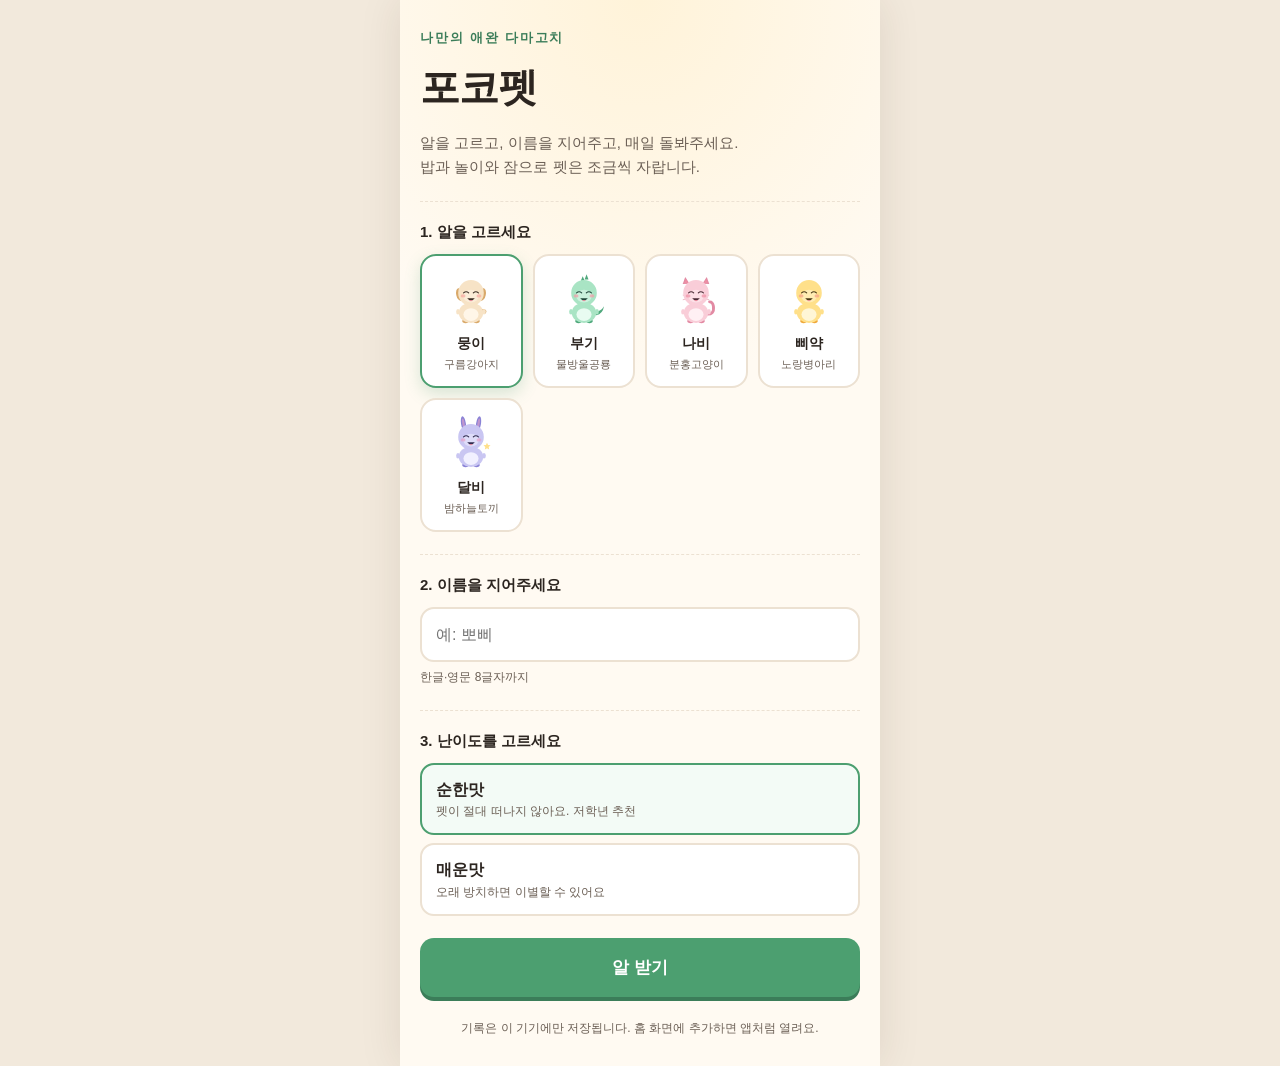
==== game/index.html @ 0d11cd18 "포코펫 — 설치형 다마고치 게임 추가 game/ 폴더에 홈 화면에 설치해서 키우는 애완 다마고치 게임을 만들었습니다. 빌드 도구 없이 HTML/CSS/JS만 쓰는 정적 PWA라 저" ====
<!DOCTYPE html>
<html lang="ko">
<head>
<meta charset="UTF-8">
<meta name="viewport" content="width=device-width, initial-scale=1, viewport-fit=cover, maximum-scale=1, user-scalable=no">
<title>포코펫 | 나만의 애완 다마고치 키우기</title>
<meta name="description" content="포코펫은 알에서 깨어난 애완동물을 밥·놀이·목욕으로 돌보며 어른으로 키우는 다마고치 게임입니다. 설치하면 홈 화면에서 바로 열리고, 껐다 켜도 시간이 흐른 만큼 펫이 자라 있습니다.">
<meta name="theme-color" content="#4c9f70">
<meta name="color-scheme" content="light">
<meta name="apple-mobile-web-app-capable" content="yes">
<meta name="mobile-web-app-capable" content="yes">
<meta name="apple-mobile-web-app-status-bar-style" content="default">
<meta name="apple-mobile-web-app-title" content="포코펫">

<meta property="og:type" content="website">
<meta property="og:title" content="포코펫 | 나만의 애완 다마고치 키우기">
<meta property="og:description" content="알에서 깨어난 펫을 밥·놀이·목욕으로 돌보며 어른으로 키우는 다마고치 게임. 설치해서 홈 화면에서 바로 즐기세요.">
<meta property="og:locale" content="ko_KR">

<link rel="manifest" href="manifest.webmanifest">
<link rel="icon" href="icons/icon-192.png" type="image/png">
<link rel="apple-touch-icon" href="icons/apple-touch-icon.png">
<link rel="stylesheet" href="css/game.css">
</head>
<body>

<div id="app" class="app">

  <!-- ===== 시작 화면 ===== -->
  <section id="intro" class="screen intro" aria-label="게임 시작">
    <div class="intro-inner">
      <p class="intro-eyebrow">나만의 애완 다마고치</p>
      <h1 class="intro-title">포코펫</h1>
      <p class="intro-lead">알을 고르고, 이름을 지어주고, 매일 돌봐주세요.<br>밥과 놀이와 잠으로 펫은 조금씩 자랍니다.</p>

      <div class="intro-step" data-step="1">
        <h2 class="intro-h">1. 알을 고르세요</h2>
        <div id="species-picker" class="species-picker" role="radiogroup" aria-label="알 고르기"></div>
      </div>

      <div class="intro-step" data-step="2">
        <h2 class="intro-h">2. 이름을 지어주세요</h2>
        <input id="pet-name" class="text-input" type="text" maxlength="8" placeholder="예: 뽀삐" autocomplete="off" aria-label="펫 이름">
        <p class="hint">한글·영문 8글자까지</p>
      </div>

      <div class="intro-step" data-step="3">
        <h2 class="intro-h">3. 난이도를 고르세요</h2>
        <div class="mode-picker" role="radiogroup" aria-label="난이도">
          <button type="button" class="mode-btn is-on" data-mode="easy" role="radio" aria-checked="true">
            <strong>순한맛</strong><span>펫이 절대 떠나지 않아요. 저학년 추천</span>
          </button>
          <button type="button" class="mode-btn" data-mode="hard" role="radio" aria-checked="false">
            <strong>매운맛</strong><span>오래 방치하면 이별할 수 있어요</span>
          </button>
        </div>
      </div>

      <button id="btn-start" class="btn btn-primary btn-big" type="button">알 받기</button>
      <p class="intro-foot">기록은 이 기기에만 저장됩니다. 홈 화면에 추가하면 앱처럼 열려요.</p>
    </div>
  </section>

  <!-- ===== 게임 본화면 ===== -->
  <main id="game" class="screen game" hidden>
    <header class="hud">
      <div class="hud-pet">
        <strong id="hud-name" class="hud-name">펫</strong>
        <span id="hud-meta" class="hud-meta">아기 · 0일</span>
      </div>
      <div class="hud-right">
        <span class="coin" id="hud-coins" aria-label="코인"><i class="coin-dot" aria-hidden="true"></i><b>0</b></span>
        <button class="icon-btn" type="button" data-open="menu" aria-label="메뉴">≡</button>
      </div>
    </header>

    <div class="stage" id="stage">
      <div class="stage-bg" id="stage-bg"></div>
      <div class="stage-sky" id="stage-sky" aria-hidden="true"></div>
      <div class="speech" id="speech" role="status" aria-live="polite" hidden></div>
      <div class="pet-wrap" id="pet-wrap">
        <button class="pet-btn" id="pet-btn" type="button" aria-label="펫 쓰다듬기">
          <div class="pet-holder" id="pet-holder"></div>
        </button>
        <div class="pet-shadow" aria-hidden="true"></div>
      </div>
      <div class="poops" id="poops" aria-label="치울 것"></div>
      <div class="fx" id="fx" aria-hidden="true"></div>
      <div class="stage-floor" aria-hidden="true"></div>
    </div>

    <section class="gauges" aria-label="상태">
      <div class="gauge" data-key="hunger"><span class="g-ico" aria-hidden="true">🍚</span><span class="g-name">배부름</span><div class="g-bar"><i></i></div></div>
      <div class="gauge" data-key="happy"><span class="g-ico" aria-hidden="true">💗</span><span class="g-name">기분</span><div class="g-bar"><i></i></div></div>
      <div class="gauge" data-key="clean"><span class="g-ico" aria-hidden="true">🫧</span><span class="g-name">청결</span><div class="g-bar"><i></i></div></div>
      <div class="gauge" data-key="energy"><span class="g-ico" aria-hidden="true">⚡</span><span class="g-name">체력</span><div class="g-bar"><i></i></div></div>
      <div class="gauge gauge-wide" data-key="exp"><span class="g-ico" aria-hidden="true">🌱</span><span class="g-name" id="exp-label">성장</span><div class="g-bar g-exp"><i></i></div></div>
    </section>

    <nav class="dock" aria-label="돌보기">
      <button class="act" type="button" data-act="feed"><span aria-hidden="true">🍚</span>밥주기</button>
      <button class="act" type="button" data-act="play"><span aria-hidden="true">🎮</span>놀아주기</button>
      <button class="act" type="button" data-act="wash"><span aria-hidden="true">🫧</span>씻기기</button>
      <button class="act" type="button" data-act="sleep"><span aria-hidden="true">🌙</span>재우기</button>
      <button class="act" type="button" data-act="heal"><span aria-hidden="true">💊</span>치료</button>
      <button class="act" type="button" data-act="shop"><span aria-hidden="true">🛒</span>상점</button>
    </nav>
  </main>

  <div id="modal-root" class="modal-root" hidden></div>
  <div id="toast" class="toast" role="status" aria-live="polite" hidden></div>
</div>

<script src="js/data.js"></script>
<script src="js/sound.js"></script>
<script src="js/state.js"></script>
<script src="js/pet.js"></script>
<script src="js/minigames.js"></script>
<script src="js/ui.js"></script>
<script src="js/app.js"></script>
</body>
</html>
---- game/css/game.css ----
/* 포코펫 — 다마고치 게임 스타일 */
:root {
  --ink: #2c2520;
  --ink-soft: #6b5f55;
  --paper: #fffaf2;
  --card: #ffffff;
  --line: #ece1d2;
  --green: #4c9f70;
  --green-dark: #3b7d59;
  --sun: #ffcf4d;
  --pink: #ef6f8e;
  --red: #e2574c;
  --amber: #f0a93b;
  --shadow: 0 6px 18px rgba(72, 54, 38, .12);
  --radius: 18px;
  --floor: #e2c49f;
}

* { box-sizing: border-box; -webkit-tap-highlight-color: transparent; }

/* display 를 지정한 요소에도 hidden 속성이 먹도록 */
[hidden] { display: none !important; }

html, body {
  margin: 0;
  height: 100%;
  overscroll-behavior: none;
}

body {
  font-family: "Pretendard Variable", Pretendard, "Apple SD Gothic Neo", "Malgun Gothic", -apple-system, BlinkMacSystemFont, sans-serif;
  color: var(--ink);
  background: #f2e9dc;
  line-height: 1.6;
  word-break: keep-all;
  -webkit-font-smoothing: antialiased;
}

body.modal-open { overflow: hidden; }

button { font: inherit; color: inherit; cursor: pointer; border: 0; background: none; }
input { font: inherit; }
h1, h2, h3, p, ul, ol { margin: 0; }
ul, ol { padding: 0; list-style: none; }

.app {
  max-width: 480px;
  margin: 0 auto;
  min-height: 100%;
  min-height: 100dvh;
  background: var(--paper);
  display: flex;
  flex-direction: column;
  box-shadow: 0 0 40px rgba(60, 40, 20, .10);
  position: relative;
  overflow: hidden;
}

/* ============ 시작 화면 ============ */
.intro {
  flex: 1;
  overflow-y: auto;
  padding: calc(28px + env(safe-area-inset-top)) 20px calc(28px + env(safe-area-inset-bottom));
  background: radial-gradient(120% 60% at 50% 0%, #fff3d9 0%, var(--paper) 60%);
}
.intro-inner { display: flex; flex-direction: column; gap: 22px; }
.intro-eyebrow { font-size: 13px; letter-spacing: .14em; color: var(--green-dark); font-weight: 700; }
.intro-title { font-size: 40px; line-height: 1.1; letter-spacing: -.02em; margin-top: -6px; }
.intro-lead { color: var(--ink-soft); font-size: 15px; }
.intro-h { font-size: 15px; margin-bottom: 10px; }
.intro-step { border-top: 1px dashed var(--line); padding-top: 18px; }
.intro-foot { font-size: 12px; color: var(--ink-soft); text-align: center; }
.hint { font-size: 12px; color: var(--ink-soft); margin-top: 6px; }

.species-picker { display: grid; grid-template-columns: repeat(auto-fit, minmax(96px, 1fr)); gap: 10px; }
.species {
  background: var(--card); border: 2px solid var(--line); border-radius: 16px;
  padding: 10px 6px 12px; text-align: center; display: flex; flex-direction: column; align-items: center; gap: 2px;
  transition: transform .12s, border-color .12s, box-shadow .12s;
}
.species:active { transform: scale(.96); }
.species.is-on { border-color: var(--green); box-shadow: 0 6px 16px rgba(76, 159, 112, .22); }
.species-art { width: 64px; height: 64px; }
.species-art svg { width: 100%; height: 100%; }
.species strong { font-size: 14px; }
.species span { font-size: 11px; color: var(--ink-soft); }

.text-input {
  width: 100%; padding: 13px 14px; border-radius: 14px;
  border: 2px solid var(--line); background: var(--card); color: var(--ink);
}
.text-input:focus { outline: none; border-color: var(--green); }

.mode-picker { display: grid; gap: 8px; }
.mode-btn {
  text-align: left; background: var(--card); border: 2px solid var(--line);
  border-radius: 14px; padding: 12px 14px; display: flex; flex-direction: column;
}
.mode-btn span { font-size: 12px; color: var(--ink-soft); }
.mode-btn.is-on { border-color: var(--green); background: #f3fbf6; }

.btn {
  border-radius: 14px; padding: 12px 16px; font-weight: 700; text-align: center;
  transition: transform .1s, filter .1s;
}
.btn:active { transform: scale(.97); }
.btn-primary { background: var(--green); color: #fff; box-shadow: 0 4px 0 var(--green-dark); }
.btn-primary:active { box-shadow: 0 2px 0 var(--green-dark); }
.btn-ghost { background: #f4ece1; color: var(--ink); }
.btn-danger { background: #fdeceb; color: var(--red); }
.btn-big { padding: 16px; font-size: 17px; }
.btn-wide { display: block; width: 100%; margin-top: 10px; }
.btn-mini {
  background: var(--sun); color: #5a4212; padding: 8px 12px; border-radius: 12px;
  font-size: 13px; font-weight: 700; display: inline-flex; align-items: center; gap: 5px; white-space: nowrap;
}

/* ============ 게임 화면 ============ */
.game { flex: 1; display: flex; flex-direction: column; min-height: 0; }

.hud {
  display: flex; align-items: center; justify-content: space-between; gap: 10px;
  padding: calc(10px + env(safe-area-inset-top)) 14px 10px;
  background: var(--card); border-bottom: 1px solid var(--line);
}
.hud-pet { display: flex; flex-direction: column; line-height: 1.25; min-width: 0; }
.hud-name { font-size: 17px; }
.hud-meta { font-size: 11px; color: var(--ink-soft); }
.hud-right { display: flex; align-items: center; gap: 8px; }
.coin {
  display: inline-flex; align-items: center; gap: 5px; background: #fff6de;
  border: 1px solid #f3e2b6; border-radius: 999px; padding: 4px 11px; font-size: 13px; font-weight: 700; color: #7a5b13;
}
.coin-dot {
  width: 12px; height: 12px; border-radius: 50%;
  background: radial-gradient(circle at 32% 30%, #ffe89a, var(--sun) 60%, #e0a520);
  display: inline-block; flex: none;
}
.icon-btn {
  width: 38px; height: 38px; border-radius: 12px; background: #f4ece1;
  font-size: 18px; line-height: 1; display: grid; place-items: center;
}

/* ---- 무대 ---- */
.stage {
  position: relative; flex: 1; min-height: 260px; overflow: hidden;
}
.stage-sky { position: absolute; inset: 0; transition: background .5s; }

/* 하늘 장식 — 구름 두 덩이 (우주 배경에서는 별로 바뀐다) */
.stage-sky::before {
  content: ""; position: absolute; inset: 0;
  background:
    radial-gradient(22px 14px at 18% 16%, rgba(255,255,255,.85) 99%, transparent 100%),
    radial-gradient(30px 19px at 26% 18%, rgba(255,255,255,.85) 99%, transparent 100%),
    radial-gradient(18px 12px at 34% 17%, rgba(255,255,255,.75) 99%, transparent 100%),
    radial-gradient(17px 11px at 72% 28%, rgba(255,255,255,.7) 99%, transparent 100%),
    radial-gradient(24px 15px at 79% 29%, rgba(255,255,255,.7) 99%, transparent 100%);
  animation: drift 18s ease-in-out infinite alternate;
}
.stage.is-dark .stage-sky::before {
  background:
    radial-gradient(2px 2px at 18% 14%, #fff 99%, transparent 100%),
    radial-gradient(2.5px 2.5px at 31% 26%, #fff 99%, transparent 100%),
    radial-gradient(2px 2px at 48% 12%, #fff 99%, transparent 100%),
    radial-gradient(3px 3px at 67% 22%, #ffe9a8 99%, transparent 100%),
    radial-gradient(2px 2px at 82% 15%, #fff 99%, transparent 100%),
    radial-gradient(2.5px 2.5px at 88% 34%, #fff 99%, transparent 100%);
  animation: twinkleSky 3.4s ease-in-out infinite alternate;
}
@keyframes drift { from { transform: translateX(-8px); } to { transform: translateX(10px); } }
@keyframes twinkleSky { from { opacity: .55; } to { opacity: 1; } }

.stage-floor {
  position: absolute; left: 0; right: 0; bottom: 0; height: 19%;
  background: var(--floor); transition: background .5s;
  border-top: 3px solid rgba(0, 0, 0, .06);
}
.stage.is-dark { color: #fff; }
.stage.is-night .stage-sky { filter: brightness(.72) saturate(.65) hue-rotate(-12deg); }
.stage.is-night .stage-floor { filter: brightness(.72) saturate(.7); }
.stage.is-night::after {
  content: ""; position: absolute; inset: 0; z-index: 2; pointer-events: none;
  background: linear-gradient(180deg, rgba(40, 46, 96, .30), rgba(30, 34, 74, .16));
}

.pet-wrap {
  position: absolute; left: 50%; bottom: 11%; transform: translateX(-50%);
  z-index: 3; display: grid; place-items: center;
}
.pet-btn { display: block; padding: 0; }
.pet-holder { position: relative; width: min(66vw, 268px); height: min(66vw, 268px); transform: scale(var(--pet-scale, 1)); transition: transform .4s; }
.pet-svg { width: 100%; height: 100%; overflow: visible; display: block; }
.pet-shadow {
  position: absolute; bottom: 6%; left: 50%; transform: translateX(-50%);
  width: 44%; height: 12px; border-radius: 50%; background: rgba(60, 40, 20, .18); filter: blur(3px);
}

/* 애니메이션 */
.p-all { transform-origin: 50% 88%; animation: breathe 3.4s ease-in-out infinite; }
@keyframes breathe { 0%, 100% { transform: translateY(0) scale(1); } 50% { transform: translateY(-2.2px) scale(1.018); } }

.mood-joy .p-all { animation: hop .72s ease-in-out infinite; }
@keyframes hop { 0%, 100% { transform: translateY(0) scale(1, 1); } 35% { transform: translateY(-7px) scale(.98, 1.03); } 70% { transform: translateY(0) scale(1.03, .97); } }

.mood-sad .p-all, .mood-tired .p-all { animation: droop 4s ease-in-out infinite; }
@keyframes droop { 0%, 100% { transform: translateY(1px) rotate(-1deg); } 50% { transform: translateY(3px) rotate(1deg); } }

.mood-sick .p-all { animation: shiver .28s linear infinite; }
@keyframes shiver { 0%, 100% { transform: translateX(-.9px); } 50% { transform: translateX(.9px); } }

.mood-hungry .p-all { animation: wobble 1.6s ease-in-out infinite; }
@keyframes wobble { 0%, 100% { transform: rotate(-2deg); } 50% { transform: rotate(2deg); } }

.mood-sleep .p-all { animation: breathe 5s ease-in-out infinite; }
.mood-egg .p-all { animation: eggshake 2.6s ease-in-out infinite; transform-origin: 50% 90%; }
@keyframes eggshake { 0%, 72%, 100% { transform: rotate(0); } 78% { transform: rotate(-5deg); } 84% { transform: rotate(5deg); } 90% { transform: rotate(-3deg); } }

.p-tail { transform-origin: 40% 70%; animation: wag 1.1s ease-in-out infinite; }
@keyframes wag { 0%, 100% { transform: rotate(-9deg); } 50% { transform: rotate(9deg); } }

.p-eyes-open { animation: blinkOpen 5.2s infinite; }
.p-eyes-shut { opacity: 0; animation: blinkShut 5.2s infinite; }
@keyframes blinkOpen { 0%, 93%, 100% { opacity: 1; } 95%, 98% { opacity: 0; } }
@keyframes blinkShut { 0%, 93%, 100% { opacity: 0; } 95%, 98% { opacity: 1; } }

.p-foot-l { animation: step 1.9s ease-in-out infinite; }
.p-foot-r { animation: step 1.9s ease-in-out infinite .95s; }
@keyframes step { 0%, 100% { transform: translateY(0); } 50% { transform: translateY(-1.6px); } }

.p-aura { animation: pulseAura 2.6s ease-in-out infinite; transform-origin: 50% 55%; }
@keyframes pulseAura { 0%, 100% { opacity: .5; transform: scale(.94); } 50% { opacity: .95; transform: scale(1.06); } }
.p-star { animation: twinkle 1.6s ease-in-out infinite; transform-origin: center; }
@keyframes twinkle { 0%, 100% { opacity: .35; } 50% { opacity: 1; } }
.p-sweat { animation: drip 1.8s ease-in-out infinite; }
@keyframes drip { 0%, 100% { opacity: .3; transform: translateY(-2px); } 50% { opacity: 1; transform: translateY(2px); } }

.pet-holder.mood-sleep::after {
  content: "💤"; position: absolute; top: 12%; right: 2%; font-size: 26px;
  animation: zzz 2.6s ease-in-out infinite;
}
@keyframes zzz { 0% { opacity: 0; transform: translate(0, 6px) scale(.8); } 40% { opacity: 1; } 100% { opacity: 0; transform: translate(10px, -18px) scale(1.15); } }

/* 말풍선 */
.speech {
  position: absolute; top: 12px; left: 50%; transform: translateX(-50%);
  z-index: 6; max-width: 84%; background: rgba(255, 255, 255, .96);
  border: 2px solid var(--line); border-radius: 14px; padding: 8px 13px;
  font-size: 13px; font-weight: 600; box-shadow: var(--shadow); text-align: center;
  animation: pop .22s ease-out;
}
.speech::after {
  content: ""; position: absolute; bottom: -8px; left: 50%; transform: translateX(-50%);
  border: 6px solid transparent; border-top-color: rgba(255, 255, 255, .96);
}
@keyframes pop { from { opacity: 0; transform: translateX(-50%) translateY(-6px) scale(.94); } }

/* 똥 */
.poops { position: absolute; inset: 0; z-index: 4; pointer-events: none; }
.poop {
  position: absolute; font-size: 26px; line-height: 1; pointer-events: auto;
  animation: plop .4s ease-out;
  filter: drop-shadow(0 2px 2px rgba(0, 0, 0, .18));
}
.poop:active { transform: scale(.85); }
@keyframes plop { from { transform: translateY(-16px) scale(.5); opacity: 0; } }

/* 이펙트 */
.fx { position: absolute; inset: 0; z-index: 5; pointer-events: none; overflow: hidden; }
.fx-item {
  position: absolute; bottom: 28%; font-size: 26px;
  animation: floatUp 1.4s ease-out forwards;
}
@keyframes floatUp {
  0% { opacity: 0; transform: translateY(10px) scale(.6) rotate(-8deg); }
  20% { opacity: 1; }
  100% { opacity: 0; transform: translateY(-110px) scale(1.15) rotate(10deg); }
}

/* ---- 게이지 ---- */
.gauges {
  display: grid; grid-template-columns: 1fr 1fr; gap: 6px 14px;
  padding: 12px 14px 10px; background: var(--card); border-top: 1px solid var(--line);
}
.gauge { display: grid; grid-template-columns: 18px 44px 1fr; align-items: center; gap: 7px; font-size: 11px; }
.gauge-wide { grid-column: 1 / -1; grid-template-columns: 18px 72px 1fr; }
.g-ico { font-size: 13px; line-height: 1; }
.g-name { color: var(--ink-soft); white-space: nowrap; }
.g-bar { height: 9px; border-radius: 999px; background: #efe6da; overflow: hidden; }
.g-bar i { display: block; height: 100%; border-radius: 999px; background: var(--green); transition: width .45s ease, background .3s; }
.gauge.warn .g-bar i { background: var(--amber); }
.gauge.bad .g-bar i { background: var(--red); animation: warnPulse 1s ease-in-out infinite; }
@keyframes warnPulse { 0%, 100% { opacity: 1; } 50% { opacity: .5; } }
.g-exp i { background: linear-gradient(90deg, #7fd1a6, #4c9f70); }

/* ---- 하단 버튼 ---- */
.dock {
  display: grid; grid-template-columns: repeat(6, 1fr); gap: 4px;
  padding: 8px 8px calc(10px + env(safe-area-inset-bottom));
  background: var(--card); border-top: 1px solid var(--line);
}
.act {
  display: flex; flex-direction: column; align-items: center; gap: 2px;
  padding: 8px 2px; border-radius: 14px; font-size: 10.5px; font-weight: 700;
  background: #f7f1e8; transition: transform .1s, background .15s;
}
.act span { font-size: 21px; line-height: 1.1; }
.act:active { transform: scale(.93); background: #efe4d5; }
.act.is-alert { background: #ffe9e6; animation: warnPulse 1.1s ease-in-out infinite; }

/* ============ 모달 ============ */
.modal-root { position: fixed; inset: 0; z-index: 50; display: grid; place-items: end center; }
.backdrop { position: absolute; inset: 0; background: rgba(40, 28, 18, .45); animation: fade .2s ease-out; }
@keyframes fade { from { opacity: 0; } }

.sheet {
  position: relative; width: 100%; max-width: 480px; max-height: 88dvh;
  background: var(--paper); border-radius: 22px 22px 0 0;
  box-shadow: 0 -8px 30px rgba(40, 28, 18, .22);
  display: flex; flex-direction: column; animation: slideUp .26s cubic-bezier(.2, .9, .3, 1);
}
@keyframes slideUp { from { transform: translateY(16%); opacity: .6; } }
.sheet-head {
  display: flex; align-items: center; justify-content: space-between;
  padding: 14px 14px 10px; border-bottom: 1px solid var(--line);
}
.sheet-head h2 { font-size: 17px; }
.sheet-body {
  padding: 14px 16px calc(22px + env(safe-area-inset-bottom));
  overflow-y: auto; -webkit-overflow-scrolling: touch;
}
.sheet-lead { font-size: 13.5px; color: var(--ink-soft); }
.sheet-h { font-size: 13px; color: var(--green-dark); margin: 16px 0 8px; letter-spacing: .02em; }
.sheet-h:first-child { margin-top: 0; }
.empty { font-size: 13.5px; color: var(--ink-soft); padding: 20px 0; text-align: center; }

/* 아이템 */
.item-list { display: grid; gap: 8px; }
.item {
  display: grid; grid-template-columns: 34px 1fr auto; align-items: center; gap: 10px;
  background: var(--card); border: 1px solid var(--line); border-radius: 14px; padding: 9px 11px;
}
.item.is-equipped { border-color: var(--green); background: #f4fbf7; }
.item-emoji { font-size: 22px; text-align: center; }
.item-txt { display: flex; flex-direction: column; min-width: 0; }
.item-txt strong { font-size: 14px; }
.item-txt span { font-size: 11.5px; color: var(--ink-soft); }
.btn-ghost { padding: 8px 12px; border-radius: 12px; font-size: 13px; }

/* 큰 선택 버튼 */
.big-choice {
  display: grid; grid-template-columns: 34px 1fr; grid-template-rows: auto auto;
  gap: 0 12px; width: 100%; text-align: left; margin-bottom: 8px;
  background: var(--card); border: 1px solid var(--line); border-radius: 16px; padding: 12px 14px;
  transition: transform .1s, border-color .12s;
}
.big-choice:active { transform: scale(.98); border-color: var(--green); }
.big-choice > span:first-child { grid-row: 1 / 3; font-size: 26px; align-self: center; }
.big-choice strong { font-size: 15px; }
.big-choice .sub { font-size: 11.5px; color: var(--ink-soft); }

/* 미니게임 */
.mg-root { display: flex; flex-direction: column; align-items: center; gap: 10px; }
.mg-help { font-size: 13px; color: var(--ink-soft); text-align: center; }
.mg-sub { font-size: 11.5px; }
.mg-stat { display: flex; gap: 16px; font-size: 13px; font-weight: 700; justify-content: center; width: 100%; }
.mg-canvas {
  width: 100%; max-width: 320px; border-radius: 16px; border: 2px solid var(--line);
  touch-action: none; background: #eaf6ff;
}

.rps-board { display: flex; align-items: center; justify-content: center; gap: 14px; width: 100%; }
.rps-side { display: flex; flex-direction: column; align-items: center; gap: 2px; }
.rps-label { font-size: 12px; color: var(--ink-soft); }
.rps-hand { font-size: 44px; line-height: 1.2; }
.rps-vs { font-weight: 800; color: var(--ink-soft); }
.rps-result { font-size: 16px; font-weight: 700; min-height: 26px; text-align: center; }
.rps-pick { display: grid; grid-template-columns: repeat(3, 1fr); gap: 8px; width: 100%; }
.rps-btn {
  background: var(--card); border: 2px solid var(--line); border-radius: 16px;
  padding: 10px 4px; font-size: 12px; font-weight: 700; display: flex; flex-direction: column; align-items: center; gap: 2px;
}
.rps-btn span { font-size: 28px; }
.rps-btn:active { transform: scale(.95); border-color: var(--green); }

.mem-grid { display: grid; grid-template-columns: 1fr 1fr; gap: 10px; width: 100%; max-width: 280px; }
.mem-pad {
  aspect-ratio: 1 / 1; border-radius: 18px; opacity: .55;
  transition: opacity .12s, transform .12s; box-shadow: inset 0 -4px 0 rgba(0, 0, 0, .12);
}
.mem-pad.is-lit { opacity: 1; transform: scale(1.04); box-shadow: 0 0 18px rgba(255, 255, 255, .9) inset; }
.mem-pad:active { transform: scale(.96); }

/* 결과 */
.result { text-align: center; display: grid; gap: 10px; }
.result-big { font-size: 20px; font-weight: 800; }
.result-coin { font-size: 14px; color: var(--ink-soft); display: flex; align-items: center; justify-content: center; gap: 6px; }
.result-btns { display: grid; grid-template-columns: 1fr 1fr; gap: 8px; margin-top: 6px; }
.result-btns .btn { margin: 0; }

/* 성장 축하 */
.grow { text-align: center; display: grid; gap: 8px; justify-items: center; }
.grow-art { width: 150px; height: 150px; animation: growPop .5s cubic-bezier(.2, 1.4, .4, 1); }
.grow-art svg { width: 100%; height: 100%; }
.grow-art.is-gone { filter: grayscale(.7) opacity(.75); }
@keyframes growPop { from { transform: scale(.4) rotate(-8deg); opacity: 0; } }
.grow-name { font-size: 20px; font-weight: 800; }
.grow-form { font-size: 13.5px; color: var(--ink-soft); }
.grow-bonus { color: var(--green-dark); font-weight: 700; }

/* 복귀 리포트 */
.report { display: grid; gap: 6px; margin: 12px 0; }
.report li {
  display: flex; justify-content: space-between; font-size: 14px;
  background: var(--card); border: 1px solid var(--line); border-radius: 12px; padding: 9px 13px;
}
.report b.down { color: var(--red); }
.report b.up { color: var(--green-dark); }

/* 도감 */
.dex-stats { display: grid; grid-template-columns: repeat(5, 1fr); gap: 6px; text-align: center; }
.dex-stats div { background: var(--card); border: 1px solid var(--line); border-radius: 12px; padding: 8px 2px; }
.dex-stats b { display: block; font-size: 15px; }
.dex-stats span { font-size: 10px; color: var(--ink-soft); }
.dex-list { display: grid; gap: 8px; }
.dex-item {
  display: grid; grid-template-columns: 52px 1fr; align-items: center; gap: 10px;
  background: var(--card); border: 1px solid var(--line); border-radius: 14px; padding: 8px 12px;
}
.dex-art { width: 52px; height: 52px; }
.dex-art svg { width: 100%; height: 100%; }
.dex-item strong { display: block; font-size: 14px; }
.dex-item span { font-size: 11.5px; color: var(--ink-soft); }

/* 메뉴 */
.menu-grid { display: grid; grid-template-columns: repeat(3, 1fr); gap: 8px; }
.menu-btn {
  background: var(--card); border: 1px solid var(--line); border-radius: 14px;
  padding: 12px 4px; font-size: 11.5px; font-weight: 700;
  display: flex; flex-direction: column; align-items: center; gap: 4px;
}
.menu-btn span { font-size: 22px; }
.menu-btn:active { transform: scale(.95); }

/* 도움말 */
.help-list { display: grid; gap: 7px; font-size: 13.5px; color: var(--ink-soft); }
.help-list li { background: var(--card); border: 1px solid var(--line); border-radius: 12px; padding: 9px 12px; }
.help-list b { color: var(--ink); }
ol.help-list { counter-reset: h; }
ol.help-list li { counter-increment: h; }
ol.help-list li::before { content: counter(h) ". "; font-weight: 800; color: var(--green-dark); }

/* 토스트 */
.toast {
  position: fixed; left: 50%; bottom: calc(196px + env(safe-area-inset-bottom));
  transform: translate(-50%, 8px); z-index: 60;
  background: rgba(44, 37, 32, .94); color: #fff; font-size: 13.5px; font-weight: 600;
  padding: 10px 16px; border-radius: 999px; opacity: 0; transition: opacity .2s, transform .2s;
  max-width: 88vw; text-align: center; pointer-events: none;
}
.toast.is-on { opacity: 1; transform: translate(-50%, 0); }
/* 팝업이 떠 있을 때는 위쪽으로 옮겨 가리지 않게 한다 */
body.modal-open .toast { bottom: auto; top: calc(16px + env(safe-area-inset-top)); transform: translate(-50%, -8px); }
body.modal-open .toast.is-on { transform: translate(-50%, 0); }

/* 아플 때 화면 힌트 */
.game.is-sick .stage-sky { filter: saturate(.55); }

@media (min-width: 520px) {
  .app { min-height: 100dvh; border-radius: 0; }
  .sheet { border-radius: 22px; margin-bottom: 4vh; }
  .modal-root { place-items: center; }
}

@media (prefers-reduced-motion: reduce) {
  *, *::before, *::after { animation-duration: .001ms !important; animation-iteration-count: 1 !important; transition-duration: .001ms !important; }
}
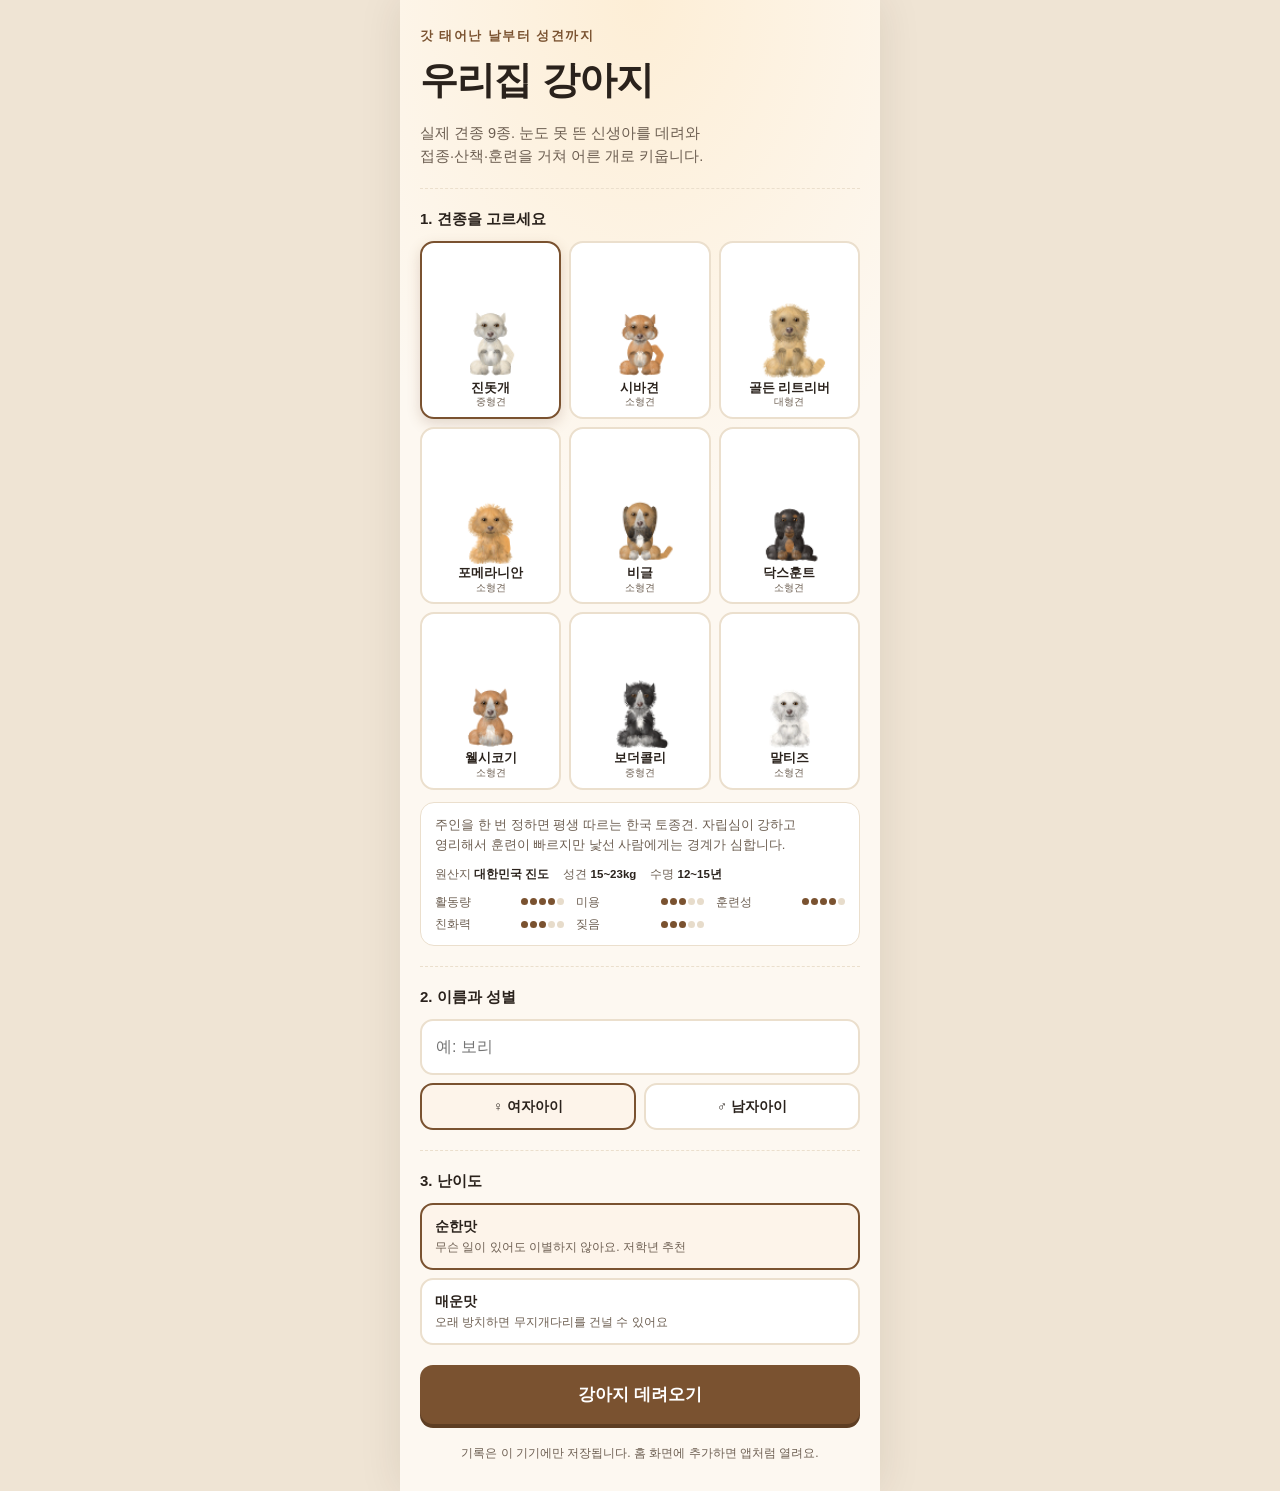
==== commit 62e7d4b0: "강아지 육아 게임으로 전면 개편 — 실제 견종 9종, 신생아부터 성견까지 만화 캐릭터 다마고치를 걷어내고, 실제 견종을 갓 태어난 날부터 성견까지 키우는 육아 시뮬레이션으로 다시 " ====
--- a/game/index.html
+++ b/game/index.html
@@ -3,18 +3,17 @@
 <head>
 <meta charset="UTF-8">
 <meta name="viewport" content="width=device-width, initial-scale=1, viewport-fit=cover, maximum-scale=1, user-scalable=no">
-<title>포코펫 | 나만의 애완 다마고치 키우기</title>
-<meta name="description" content="포코펫은 알에서 깨어난 애완동물을 밥·놀이·목욕으로 돌보며 어른으로 키우는 다마고치 게임입니다. 설치하면 홈 화면에서 바로 열리고, 껐다 켜도 시간이 흐른 만큼 펫이 자라 있습니다.">
-<meta name="theme-color" content="#4c9f70">
+<title>우리집 강아지 | 갓 태어난 강아지를 성견까지</title>
+<meta name="description" content="진돗개·시바·골든리트리버 등 실제 견종을 갓 태어난 신생아부터 성견까지 키우는 육아 시뮬레이션. 예방접종, 산책, 훈련, 미용까지 진짜 강아지를 키우듯 돌봅니다.">
+<meta name="theme-color" content="#7a5230">
 <meta name="color-scheme" content="light">
 <meta name="apple-mobile-web-app-capable" content="yes">
 <meta name="mobile-web-app-capable" content="yes">
-<meta name="apple-mobile-web-app-status-bar-style" content="default">
-<meta name="apple-mobile-web-app-title" content="포코펫">
+<meta name="apple-mobile-web-app-title" content="우리집 강아지">
 
 <meta property="og:type" content="website">
-<meta property="og:title" content="포코펫 | 나만의 애완 다마고치 키우기">
-<meta property="og:description" content="알에서 깨어난 펫을 밥·놀이·목욕으로 돌보며 어른으로 키우는 다마고치 게임. 설치해서 홈 화면에서 바로 즐기세요.">
+<meta property="og:title" content="우리집 강아지 | 신생아부터 성견까지">
+<meta property="og:description" content="실제 견종 9종을 갓 태어난 날부터 성견까지. 접종·산책·훈련·미용을 직접 챙기는 강아지 육아 게임.">
 <meta property="og:locale" content="ko_KR">
 
 <link rel="manifest" href="manifest.webmanifest">
@@ -27,36 +26,40 @@
 <div id="app" class="app">
 
   <!-- ===== 시작 화면 ===== -->
-  <section id="intro" class="screen intro" aria-label="게임 시작">
+  <section id="intro" class="screen intro" aria-label="시작">
     <div class="intro-inner">
-      <p class="intro-eyebrow">나만의 애완 다마고치</p>
-      <h1 class="intro-title">포코펫</h1>
-      <p class="intro-lead">알을 고르고, 이름을 지어주고, 매일 돌봐주세요.<br>밥과 놀이와 잠으로 펫은 조금씩 자랍니다.</p>
+      <p class="intro-eyebrow">갓 태어난 날부터 성견까지</p>
+      <h1 class="intro-title">우리집 강아지</h1>
+      <p class="intro-lead">실제 견종 9종. 눈도 못 뜬 신생아를 데려와<br>접종·산책·훈련을 거쳐 어른 개로 키웁니다.</p>
 
-      <div class="intro-step" data-step="1">
-        <h2 class="intro-h">1. 알을 고르세요</h2>
-        <div id="species-picker" class="species-picker" role="radiogroup" aria-label="알 고르기"></div>
+      <div class="intro-step">
+        <h2 class="intro-h">1. 견종을 고르세요</h2>
+        <div id="breed-picker" class="breed-picker" role="radiogroup" aria-label="견종 고르기"></div>
+        <div id="breed-info" class="breed-info"></div>
       </div>
 
-      <div class="intro-step" data-step="2">
-        <h2 class="intro-h">2. 이름을 지어주세요</h2>
-        <input id="pet-name" class="text-input" type="text" maxlength="8" placeholder="예: 뽀삐" autocomplete="off" aria-label="펫 이름">
-        <p class="hint">한글·영문 8글자까지</p>
+      <div class="intro-step">
+        <h2 class="intro-h">2. 이름과 성별</h2>
+        <input id="dog-name" class="text-input" type="text" maxlength="8" placeholder="예: 보리" autocomplete="off" aria-label="강아지 이름">
+        <div class="sex-picker" role="radiogroup" aria-label="성별">
+          <button type="button" class="sex-btn is-on" data-sex="f" role="radio" aria-checked="true">♀ 여자아이</button>
+          <button type="button" class="sex-btn" data-sex="m" role="radio" aria-checked="false">♂ 남자아이</button>
+        </div>
       </div>
 
-      <div class="intro-step" data-step="3">
-        <h2 class="intro-h">3. 난이도를 고르세요</h2>
+      <div class="intro-step">
+        <h2 class="intro-h">3. 난이도</h2>
         <div class="mode-picker" role="radiogroup" aria-label="난이도">
           <button type="button" class="mode-btn is-on" data-mode="easy" role="radio" aria-checked="true">
-            <strong>순한맛</strong><span>펫이 절대 떠나지 않아요. 저학년 추천</span>
+            <strong>순한맛</strong><span>무슨 일이 있어도 이별하지 않아요. 저학년 추천</span>
           </button>
           <button type="button" class="mode-btn" data-mode="hard" role="radio" aria-checked="false">
-            <strong>매운맛</strong><span>오래 방치하면 이별할 수 있어요</span>
+            <strong>매운맛</strong><span>오래 방치하면 무지개다리를 건널 수 있어요</span>
           </button>
         </div>
       </div>
 
-      <button id="btn-start" class="btn btn-primary btn-big" type="button">알 받기</button>
+      <button id="btn-start" class="btn btn-primary btn-big" type="button">강아지 데려오기</button>
       <p class="intro-foot">기록은 이 기기에만 저장됩니다. 홈 화면에 추가하면 앱처럼 열려요.</p>
     </div>
   </section>
@@ -65,8 +68,8 @@
   <main id="game" class="screen game" hidden>
     <header class="hud">
       <div class="hud-pet">
-        <strong id="hud-name" class="hud-name">펫</strong>
-        <span id="hud-meta" class="hud-meta">아기 · 0일</span>
+        <strong id="hud-name" class="hud-name">강아지</strong>
+        <span id="hud-meta" class="hud-meta">신생아</span>
       </div>
       <div class="hud-right">
         <span class="coin" id="hud-coins" aria-label="코인"><i class="coin-dot" aria-hidden="true"></i><b>0</b></span>
@@ -75,35 +78,35 @@
     </header>
 
     <div class="stage" id="stage">
-      <div class="stage-bg" id="stage-bg"></div>
       <div class="stage-sky" id="stage-sky" aria-hidden="true"></div>
       <div class="speech" id="speech" role="status" aria-live="polite" hidden></div>
-      <div class="pet-wrap" id="pet-wrap">
-        <button class="pet-btn" id="pet-btn" type="button" aria-label="펫 쓰다듬기">
-          <div class="pet-holder" id="pet-holder"></div>
-        </button>
-        <div class="pet-shadow" aria-hidden="true"></div>
-      </div>
+      <button class="dog-btn" id="dog-btn" type="button" aria-label="쓰다듬기">
+        <canvas id="dog-canvas" class="dog-canvas" width="512" height="512" aria-label="강아지"></canvas>
+      </button>
+      <div class="dog-shadow" id="dog-shadow" aria-hidden="true"></div>
       <div class="poops" id="poops" aria-label="치울 것"></div>
       <div class="fx" id="fx" aria-hidden="true"></div>
       <div class="stage-floor" aria-hidden="true"></div>
+      <div class="badges" id="badges" aria-hidden="true"></div>
     </div>
 
     <section class="gauges" aria-label="상태">
-      <div class="gauge" data-key="hunger"><span class="g-ico" aria-hidden="true">🍚</span><span class="g-name">배부름</span><div class="g-bar"><i></i></div></div>
-      <div class="gauge" data-key="happy"><span class="g-ico" aria-hidden="true">💗</span><span class="g-name">기분</span><div class="g-bar"><i></i></div></div>
+      <div class="gauge" data-key="fill"><span class="g-ico" aria-hidden="true">🍚</span><span class="g-name">포만감</span><div class="g-bar"><i></i></div></div>
+      <div class="gauge" data-key="mood"><span class="g-ico" aria-hidden="true">💗</span><span class="g-name">기분</span><div class="g-bar"><i></i></div></div>
       <div class="gauge" data-key="clean"><span class="g-ico" aria-hidden="true">🫧</span><span class="g-name">청결</span><div class="g-bar"><i></i></div></div>
       <div class="gauge" data-key="energy"><span class="g-ico" aria-hidden="true">⚡</span><span class="g-name">체력</span><div class="g-bar"><i></i></div></div>
       <div class="gauge gauge-wide" data-key="exp"><span class="g-ico" aria-hidden="true">🌱</span><span class="g-name" id="exp-label">성장</span><div class="g-bar g-exp"><i></i></div></div>
     </section>
 
-    <nav class="dock" aria-label="돌보기">
+    <nav class="dock dock-2row" aria-label="돌보기">
       <button class="act" type="button" data-act="feed"><span aria-hidden="true">🍚</span>밥주기</button>
-      <button class="act" type="button" data-act="play"><span aria-hidden="true">🎮</span>놀아주기</button>
-      <button class="act" type="button" data-act="wash"><span aria-hidden="true">🫧</span>씻기기</button>
-      <button class="act" type="button" data-act="sleep"><span aria-hidden="true">🌙</span>재우기</button>
-      <button class="act" type="button" data-act="heal"><span aria-hidden="true">💊</span>치료</button>
+      <button class="act" type="button" data-act="walk"><span aria-hidden="true">🦮</span>산책</button>
+      <button class="act" type="button" data-act="play"><span aria-hidden="true">🎾</span>놀아주기</button>
+      <button class="act" type="button" data-act="groom"><span aria-hidden="true">🪮</span>빗질</button>
+      <button class="act" type="button" data-act="train"><span aria-hidden="true">🎓</span>훈련</button>
+      <button class="act" type="button" data-act="clinic"><span aria-hidden="true">🏥</span>병원</button>
       <button class="act" type="button" data-act="shop"><span aria-hidden="true">🛒</span>상점</button>
+      <button class="act" type="button" data-act="book"><span aria-hidden="true">📔</span>수첩</button>
     </nav>
   </main>
 
@@ -111,10 +114,11 @@
   <div id="toast" class="toast" role="status" aria-live="polite" hidden></div>
 </div>
 
+<script src="js/breeds.js"></script>
+<script src="js/dog.js"></script>
 <script src="js/data.js"></script>
 <script src="js/sound.js"></script>
 <script src="js/state.js"></script>
-<script src="js/pet.js"></script>
 <script src="js/minigames.js"></script>
 <script src="js/ui.js"></script>
 <script src="js/app.js"></script>
--- a/game/css/game.css
+++ b/game/css/game.css
@@ -1,123 +1,119 @@
-/* 포코펫 — 다마고치 게임 스타일 */
+/* 우리집 강아지 — 스타일 */
 :root {
-  --ink: #2c2520;
-  --ink-soft: #6b5f55;
-  --paper: #fffaf2;
+  --ink: #2a221c;
+  --ink-soft: #6d5f52;
+  --paper: #fdf8f1;
   --card: #ffffff;
-  --line: #ece1d2;
-  --green: #4c9f70;
-  --green-dark: #3b7d59;
-  --sun: #ffcf4d;
-  --pink: #ef6f8e;
-  --red: #e2574c;
-  --amber: #f0a93b;
-  --shadow: 0 6px 18px rgba(72, 54, 38, .12);
-  --radius: 18px;
-  --floor: #e2c49f;
+  --line: #ebdfcd;
+  --brown: #7a5230;
+  --brown-d: #5e3e23;
+  --green: #5b9c63;
+  --sun: #f2b544;
+  --red: #d9564b;
+  --amber: #e29b2e;
+  --shadow: 0 6px 18px rgba(80, 56, 32, .12);
+  --floor: #c69a6b;
 }
 
 * { box-sizing: border-box; -webkit-tap-highlight-color: transparent; }
-
-/* display 를 지정한 요소에도 hidden 속성이 먹도록 */
 [hidden] { display: none !important; }
 
-html, body {
-  margin: 0;
-  height: 100%;
-  overscroll-behavior: none;
-}
-
+html, body { margin: 0; height: 100%; overscroll-behavior: none; }
 body {
   font-family: "Pretendard Variable", Pretendard, "Apple SD Gothic Neo", "Malgun Gothic", -apple-system, BlinkMacSystemFont, sans-serif;
   color: var(--ink);
-  background: #f2e9dc;
+  background: #efe4d4;
   line-height: 1.6;
   word-break: keep-all;
   -webkit-font-smoothing: antialiased;
 }
-
 body.modal-open { overflow: hidden; }
-
 button { font: inherit; color: inherit; cursor: pointer; border: 0; background: none; }
 input { font: inherit; }
 h1, h2, h3, p, ul, ol { margin: 0; }
 ul, ol { padding: 0; list-style: none; }
 
 .app {
-  max-width: 480px;
-  margin: 0 auto;
-  min-height: 100%;
-  min-height: 100dvh;
+  max-width: 480px; margin: 0 auto;
+  min-height: 100%; min-height: 100dvh;
   background: var(--paper);
-  display: flex;
-  flex-direction: column;
+  display: flex; flex-direction: column;
   box-shadow: 0 0 40px rgba(60, 40, 20, .10);
-  position: relative;
-  overflow: hidden;
+  position: relative; overflow: hidden;
 }
 
 /* ============ 시작 화면 ============ */
 .intro {
-  flex: 1;
-  overflow-y: auto;
-  padding: calc(28px + env(safe-area-inset-top)) 20px calc(28px + env(safe-area-inset-bottom));
-  background: radial-gradient(120% 60% at 50% 0%, #fff3d9 0%, var(--paper) 60%);
-}
-.intro-inner { display: flex; flex-direction: column; gap: 22px; }
-.intro-eyebrow { font-size: 13px; letter-spacing: .14em; color: var(--green-dark); font-weight: 700; }
-.intro-title { font-size: 40px; line-height: 1.1; letter-spacing: -.02em; margin-top: -6px; }
-.intro-lead { color: var(--ink-soft); font-size: 15px; }
+  flex: 1; overflow-y: auto;
+  padding: calc(26px + env(safe-area-inset-top)) 20px calc(28px + env(safe-area-inset-bottom));
+  background: radial-gradient(120% 55% at 50% 0%, #fdeed6 0%, var(--paper) 62%);
+}
+.intro-inner { display: flex; flex-direction: column; gap: 20px; }
+.intro-eyebrow { font-size: 12.5px; letter-spacing: .12em; color: var(--brown); font-weight: 700; }
+.intro-title { font-size: 38px; line-height: 1.1; letter-spacing: -.02em; margin-top: -6px; }
+.intro-lead { color: var(--ink-soft); font-size: 14.5px; }
 .intro-h { font-size: 15px; margin-bottom: 10px; }
 .intro-step { border-top: 1px dashed var(--line); padding-top: 18px; }
 .intro-foot { font-size: 12px; color: var(--ink-soft); text-align: center; }
-.hint { font-size: 12px; color: var(--ink-soft); margin-top: 6px; }
-
-.species-picker { display: grid; grid-template-columns: repeat(auto-fit, minmax(96px, 1fr)); gap: 10px; }
-.species {
-  background: var(--card); border: 2px solid var(--line); border-radius: 16px;
-  padding: 10px 6px 12px; text-align: center; display: flex; flex-direction: column; align-items: center; gap: 2px;
+
+.breed-picker { display: grid; grid-template-columns: repeat(3, 1fr); gap: 8px; }
+.breed {
+  background: var(--card); border: 2px solid var(--line); border-radius: 14px;
+  padding: 6px 4px 8px; display: flex; flex-direction: column; align-items: center; gap: 2px;
   transition: transform .12s, border-color .12s, box-shadow .12s;
 }
-.species:active { transform: scale(.96); }
-.species.is-on { border-color: var(--green); box-shadow: 0 6px 16px rgba(76, 159, 112, .22); }
-.species-art { width: 64px; height: 64px; }
-.species-art svg { width: 100%; height: 100%; }
-.species strong { font-size: 14px; }
-.species span { font-size: 11px; color: var(--ink-soft); }
+.breed:active { transform: scale(.96); }
+.breed.is-on { border-color: var(--brown); box-shadow: 0 5px 14px rgba(122, 82, 48, .2); }
+.breed-art { width: 100%; aspect-ratio: 1; display: grid; place-items: center; }
+.breed-art canvas { width: 100%; height: 100%; }
+.breed-cap { display: flex; flex-direction: column; align-items: center; line-height: 1.25; }
+.breed-cap strong { font-size: 12.5px; }
+.breed-cap span { font-size: 10px; color: var(--ink-soft); }
+
+.breed-info {
+  margin-top: 12px; background: var(--card); border: 1px solid var(--line);
+  border-radius: 14px; padding: 12px 14px;
+}
+.bi-desc { font-size: 13px; color: var(--ink-soft); }
+.bi-facts { display: flex; flex-wrap: wrap; gap: 4px 14px; margin: 9px 0; font-size: 11.5px; color: var(--ink-soft); }
+.bi-facts b { color: var(--ink); }
+.traits { display: grid; grid-template-columns: repeat(auto-fit, minmax(96px, 1fr)); gap: 4px 12px; }
+.trait { display: flex; align-items: center; justify-content: space-between; font-size: 11.5px; color: var(--ink-soft); }
+.dots { display: flex; gap: 2px; }
+.dots i { width: 7px; height: 7px; border-radius: 50%; background: #e7dccb; display: block; }
+.dots i.on { background: var(--brown); }
 
 .text-input {
-  width: 100%; padding: 13px 14px; border-radius: 14px;
+  width: 100%; padding: 13px 14px; border-radius: 13px;
   border: 2px solid var(--line); background: var(--card); color: var(--ink);
 }
-.text-input:focus { outline: none; border-color: var(--green); }
-
+.text-input:focus { outline: none; border-color: var(--brown); }
+.sex-picker { display: grid; grid-template-columns: 1fr 1fr; gap: 8px; margin-top: 8px; }
+.sex-btn, .mode-btn {
+  text-align: left; background: var(--card); border: 2px solid var(--line);
+  border-radius: 13px; padding: 11px 13px; font-size: 13.5px; font-weight: 600;
+}
+.sex-btn { text-align: center; }
 .mode-picker { display: grid; gap: 8px; }
-.mode-btn {
-  text-align: left; background: var(--card); border: 2px solid var(--line);
-  border-radius: 14px; padding: 12px 14px; display: flex; flex-direction: column;
-}
-.mode-btn span { font-size: 12px; color: var(--ink-soft); }
-.mode-btn.is-on { border-color: var(--green); background: #f3fbf6; }
-
-.btn {
-  border-radius: 14px; padding: 12px 16px; font-weight: 700; text-align: center;
-  transition: transform .1s, filter .1s;
-}
+.mode-btn { display: flex; flex-direction: column; }
+.mode-btn span { font-size: 12px; font-weight: 400; color: var(--ink-soft); }
+.sex-btn.is-on, .mode-btn.is-on { border-color: var(--brown); background: #fdf4ea; }
+
+.btn { border-radius: 13px; padding: 12px 16px; font-weight: 700; text-align: center; transition: transform .1s; }
 .btn:active { transform: scale(.97); }
-.btn-primary { background: var(--green); color: #fff; box-shadow: 0 4px 0 var(--green-dark); }
-.btn-primary:active { box-shadow: 0 2px 0 var(--green-dark); }
-.btn-ghost { background: #f4ece1; color: var(--ink); }
-.btn-danger { background: #fdeceb; color: var(--red); }
+.btn-primary { background: var(--brown); color: #fff; box-shadow: 0 4px 0 var(--brown-d); }
+.btn-primary:active { box-shadow: 0 2px 0 var(--brown-d); }
+.btn-ghost { background: #f2e9dd; color: var(--ink); padding: 8px 12px; border-radius: 11px; font-size: 13px; }
+.btn-danger { background: #fbeae8; color: var(--red); }
 .btn-big { padding: 16px; font-size: 17px; }
 .btn-wide { display: block; width: 100%; margin-top: 10px; }
 .btn-mini {
-  background: var(--sun); color: #5a4212; padding: 8px 12px; border-radius: 12px;
+  background: var(--sun); color: #58400c; padding: 8px 12px; border-radius: 11px;
   font-size: 13px; font-weight: 700; display: inline-flex; align-items: center; gap: 5px; white-space: nowrap;
 }
 
 /* ============ 게임 화면 ============ */
 .game { flex: 1; display: flex; flex-direction: column; min-height: 0; }
-
 .hud {
   display: flex; align-items: center; justify-content: space-between; gap: 10px;
   padding: calc(10px + env(safe-area-inset-top)) 14px 10px;
@@ -128,350 +124,317 @@
 .hud-meta { font-size: 11px; color: var(--ink-soft); }
 .hud-right { display: flex; align-items: center; gap: 8px; }
 .coin {
-  display: inline-flex; align-items: center; gap: 5px; background: #fff6de;
-  border: 1px solid #f3e2b6; border-radius: 999px; padding: 4px 11px; font-size: 13px; font-weight: 700; color: #7a5b13;
+  display: inline-flex; align-items: center; gap: 5px; background: #fdf3dd;
+  border: 1px solid #f0e0b6; border-radius: 999px; padding: 4px 11px;
+  font-size: 13px; font-weight: 700; color: #7a5b13;
 }
 .coin-dot {
-  width: 12px; height: 12px; border-radius: 50%;
-  background: radial-gradient(circle at 32% 30%, #ffe89a, var(--sun) 60%, #e0a520);
-  display: inline-block; flex: none;
-}
-.icon-btn {
-  width: 38px; height: 38px; border-radius: 12px; background: #f4ece1;
-  font-size: 18px; line-height: 1; display: grid; place-items: center;
-}
-
-/* ---- 무대 ---- */
-.stage {
-  position: relative; flex: 1; min-height: 260px; overflow: hidden;
-}
+  width: 12px; height: 12px; border-radius: 50%; flex: none; display: inline-block;
+  background: radial-gradient(circle at 32% 30%, #ffe89a, var(--sun) 60%, #d99b1c);
+}
+.icon-btn { width: 38px; height: 38px; border-radius: 11px; background: #f2e9dd; font-size: 18px; display: grid; place-items: center; }
+
+/* 무대 */
+.stage { position: relative; flex: 1; min-height: 250px; overflow: hidden; }
 .stage-sky { position: absolute; inset: 0; transition: background .5s; }
-
-/* 하늘 장식 — 구름 두 덩이 (우주 배경에서는 별로 바뀐다) */
 .stage-sky::before {
   content: ""; position: absolute; inset: 0;
   background:
-    radial-gradient(22px 14px at 18% 16%, rgba(255,255,255,.85) 99%, transparent 100%),
-    radial-gradient(30px 19px at 26% 18%, rgba(255,255,255,.85) 99%, transparent 100%),
-    radial-gradient(18px 12px at 34% 17%, rgba(255,255,255,.75) 99%, transparent 100%),
-    radial-gradient(17px 11px at 72% 28%, rgba(255,255,255,.7) 99%, transparent 100%),
-    radial-gradient(24px 15px at 79% 29%, rgba(255,255,255,.7) 99%, transparent 100%);
-  animation: drift 18s ease-in-out infinite alternate;
-}
-.stage.is-dark .stage-sky::before {
-  background:
-    radial-gradient(2px 2px at 18% 14%, #fff 99%, transparent 100%),
-    radial-gradient(2.5px 2.5px at 31% 26%, #fff 99%, transparent 100%),
-    radial-gradient(2px 2px at 48% 12%, #fff 99%, transparent 100%),
-    radial-gradient(3px 3px at 67% 22%, #ffe9a8 99%, transparent 100%),
-    radial-gradient(2px 2px at 82% 15%, #fff 99%, transparent 100%),
-    radial-gradient(2.5px 2.5px at 88% 34%, #fff 99%, transparent 100%);
-  animation: twinkleSky 3.4s ease-in-out infinite alternate;
+    radial-gradient(24px 15px at 17% 15%, rgba(255,255,255,.8) 99%, transparent 100%),
+    radial-gradient(32px 20px at 25% 17%, rgba(255,255,255,.8) 99%, transparent 100%),
+    radial-gradient(19px 12px at 34% 16%, rgba(255,255,255,.7) 99%, transparent 100%),
+    radial-gradient(18px 12px at 73% 26%, rgba(255,255,255,.65) 99%, transparent 100%),
+    radial-gradient(26px 16px at 80% 27%, rgba(255,255,255,.65) 99%, transparent 100%);
+  animation: drift 20s ease-in-out infinite alternate;
 }
 @keyframes drift { from { transform: translateX(-8px); } to { transform: translateX(10px); } }
-@keyframes twinkleSky { from { opacity: .55; } to { opacity: 1; } }
-
 .stage-floor {
-  position: absolute; left: 0; right: 0; bottom: 0; height: 19%;
-  background: var(--floor); transition: background .5s;
-  border-top: 3px solid rgba(0, 0, 0, .06);
-}
-.stage.is-dark { color: #fff; }
+  position: absolute; left: 0; right: 0; bottom: 0; height: 17%;
+  background: var(--floor); border-top: 3px solid rgba(0,0,0,.06); transition: background .5s;
+}
 .stage.is-night .stage-sky { filter: brightness(.72) saturate(.65) hue-rotate(-12deg); }
 .stage.is-night .stage-floor { filter: brightness(.72) saturate(.7); }
 .stage.is-night::after {
   content: ""; position: absolute; inset: 0; z-index: 2; pointer-events: none;
-  background: linear-gradient(180deg, rgba(40, 46, 96, .30), rgba(30, 34, 74, .16));
-}
-
-.pet-wrap {
-  position: absolute; left: 50%; bottom: 11%; transform: translateX(-50%);
-  z-index: 3; display: grid; place-items: center;
-}
-.pet-btn { display: block; padding: 0; }
-.pet-holder { position: relative; width: min(66vw, 268px); height: min(66vw, 268px); transform: scale(var(--pet-scale, 1)); transition: transform .4s; }
-.pet-svg { width: 100%; height: 100%; overflow: visible; display: block; }
-.pet-shadow {
-  position: absolute; bottom: 6%; left: 50%; transform: translateX(-50%);
-  width: 44%; height: 12px; border-radius: 50%; background: rgba(60, 40, 20, .18); filter: blur(3px);
-}
-
-/* 애니메이션 */
-.p-all { transform-origin: 50% 88%; animation: breathe 3.4s ease-in-out infinite; }
-@keyframes breathe { 0%, 100% { transform: translateY(0) scale(1); } 50% { transform: translateY(-2.2px) scale(1.018); } }
-
-.mood-joy .p-all { animation: hop .72s ease-in-out infinite; }
-@keyframes hop { 0%, 100% { transform: translateY(0) scale(1, 1); } 35% { transform: translateY(-7px) scale(.98, 1.03); } 70% { transform: translateY(0) scale(1.03, .97); } }
-
-.mood-sad .p-all, .mood-tired .p-all { animation: droop 4s ease-in-out infinite; }
-@keyframes droop { 0%, 100% { transform: translateY(1px) rotate(-1deg); } 50% { transform: translateY(3px) rotate(1deg); } }
-
-.mood-sick .p-all { animation: shiver .28s linear infinite; }
-@keyframes shiver { 0%, 100% { transform: translateX(-.9px); } 50% { transform: translateX(.9px); } }
-
-.mood-hungry .p-all { animation: wobble 1.6s ease-in-out infinite; }
-@keyframes wobble { 0%, 100% { transform: rotate(-2deg); } 50% { transform: rotate(2deg); } }
-
-.mood-sleep .p-all { animation: breathe 5s ease-in-out infinite; }
-.mood-egg .p-all { animation: eggshake 2.6s ease-in-out infinite; transform-origin: 50% 90%; }
-@keyframes eggshake { 0%, 72%, 100% { transform: rotate(0); } 78% { transform: rotate(-5deg); } 84% { transform: rotate(5deg); } 90% { transform: rotate(-3deg); } }
-
-.p-tail { transform-origin: 40% 70%; animation: wag 1.1s ease-in-out infinite; }
-@keyframes wag { 0%, 100% { transform: rotate(-9deg); } 50% { transform: rotate(9deg); } }
-
-.p-eyes-open { animation: blinkOpen 5.2s infinite; }
-.p-eyes-shut { opacity: 0; animation: blinkShut 5.2s infinite; }
-@keyframes blinkOpen { 0%, 93%, 100% { opacity: 1; } 95%, 98% { opacity: 0; } }
-@keyframes blinkShut { 0%, 93%, 100% { opacity: 0; } 95%, 98% { opacity: 1; } }
-
-.p-foot-l { animation: step 1.9s ease-in-out infinite; }
-.p-foot-r { animation: step 1.9s ease-in-out infinite .95s; }
-@keyframes step { 0%, 100% { transform: translateY(0); } 50% { transform: translateY(-1.6px); } }
-
-.p-aura { animation: pulseAura 2.6s ease-in-out infinite; transform-origin: 50% 55%; }
-@keyframes pulseAura { 0%, 100% { opacity: .5; transform: scale(.94); } 50% { opacity: .95; transform: scale(1.06); } }
-.p-star { animation: twinkle 1.6s ease-in-out infinite; transform-origin: center; }
-@keyframes twinkle { 0%, 100% { opacity: .35; } 50% { opacity: 1; } }
-.p-sweat { animation: drip 1.8s ease-in-out infinite; }
-@keyframes drip { 0%, 100% { opacity: .3; transform: translateY(-2px); } 50% { opacity: 1; transform: translateY(2px); } }
-
-.pet-holder.mood-sleep::after {
-  content: "💤"; position: absolute; top: 12%; right: 2%; font-size: 26px;
-  animation: zzz 2.6s ease-in-out infinite;
-}
-@keyframes zzz { 0% { opacity: 0; transform: translate(0, 6px) scale(.8); } 40% { opacity: 1; } 100% { opacity: 0; transform: translate(10px, -18px) scale(1.15); } }
-
-/* 말풍선 */
+  background: linear-gradient(180deg, rgba(40,46,96,.28), rgba(30,34,74,.14));
+}
+
+.dog-btn {
+  position: absolute; left: 50%; bottom: 6%; transform: translateX(-50%);
+  transform-origin: 50% 100%; transition: transform .6s cubic-bezier(.3,.9,.4,1);
+  z-index: 3; padding: 0; display: block; line-height: 0;
+}
+.dog-canvas { width: min(74vw, 310px); height: auto; aspect-ratio: 1; display: block; }
+.dog-shadow {
+  position: absolute; left: 50%; bottom: 8%; transform: translateX(-50%);
+  width: min(38vw, 155px); height: 14px; border-radius: 50%;
+  background: rgba(60,40,20,.2); filter: blur(4px); z-index: 2;
+  transform-origin: 50% 100%; transition: transform .6s cubic-bezier(.3,.9,.4,1);
+}
+
 .speech {
   position: absolute; top: 12px; left: 50%; transform: translateX(-50%);
-  z-index: 6; max-width: 84%; background: rgba(255, 255, 255, .96);
-  border: 2px solid var(--line); border-radius: 14px; padding: 8px 13px;
+  z-index: 6; max-width: 84%; background: rgba(255,255,255,.96);
+  border: 2px solid var(--line); border-radius: 13px; padding: 8px 13px;
   font-size: 13px; font-weight: 600; box-shadow: var(--shadow); text-align: center;
   animation: pop .22s ease-out;
 }
 .speech::after {
   content: ""; position: absolute; bottom: -8px; left: 50%; transform: translateX(-50%);
-  border: 6px solid transparent; border-top-color: rgba(255, 255, 255, .96);
+  border: 6px solid transparent; border-top-color: rgba(255,255,255,.96);
 }
 @keyframes pop { from { opacity: 0; transform: translateX(-50%) translateY(-6px) scale(.94); } }
 
-/* 똥 */
+.badges { position: absolute; left: 10px; top: 10px; z-index: 6; display: grid; gap: 5px; justify-items: start; }
+.badge {
+  display: inline-flex; align-items: center; gap: 5px;
+  background: rgba(255,255,255,.95); border: 1px solid var(--line);
+  border-radius: 999px; padding: 3px 10px 3px 7px; font-size: 11px; font-weight: 700;
+  box-shadow: 0 2px 6px rgba(80,56,32,.12);
+}
+.badge i { font-style: normal; font-size: 13px; }
+
 .poops { position: absolute; inset: 0; z-index: 4; pointer-events: none; }
 .poop {
-  position: absolute; font-size: 26px; line-height: 1; pointer-events: auto;
-  animation: plop .4s ease-out;
-  filter: drop-shadow(0 2px 2px rgba(0, 0, 0, .18));
+  position: absolute; font-size: 25px; line-height: 1; pointer-events: auto;
+  animation: plop .4s ease-out; filter: drop-shadow(0 2px 2px rgba(0,0,0,.18));
 }
 .poop:active { transform: scale(.85); }
 @keyframes plop { from { transform: translateY(-16px) scale(.5); opacity: 0; } }
 
-/* 이펙트 */
 .fx { position: absolute; inset: 0; z-index: 5; pointer-events: none; overflow: hidden; }
-.fx-item {
-  position: absolute; bottom: 28%; font-size: 26px;
-  animation: floatUp 1.4s ease-out forwards;
-}
+.fx-item { position: absolute; bottom: 26%; font-size: 26px; animation: floatUp 1.5s ease-out forwards; }
 @keyframes floatUp {
   0% { opacity: 0; transform: translateY(10px) scale(.6) rotate(-8deg); }
   20% { opacity: 1; }
-  100% { opacity: 0; transform: translateY(-110px) scale(1.15) rotate(10deg); }
-}
-
-/* ---- 게이지 ---- */
+  100% { opacity: 0; transform: translateY(-115px) scale(1.15) rotate(10deg); }
+}
+
+/* 게이지 */
 .gauges {
   display: grid; grid-template-columns: 1fr 1fr; gap: 6px 14px;
-  padding: 12px 14px 10px; background: var(--card); border-top: 1px solid var(--line);
+  padding: 11px 14px 9px; background: var(--card); border-top: 1px solid var(--line);
 }
 .gauge { display: grid; grid-template-columns: 18px 44px 1fr; align-items: center; gap: 7px; font-size: 11px; }
-.gauge-wide { grid-column: 1 / -1; grid-template-columns: 18px 72px 1fr; }
+.gauge-wide { grid-column: 1 / -1; grid-template-columns: 18px 76px 1fr; }
 .g-ico { font-size: 13px; line-height: 1; }
 .g-name { color: var(--ink-soft); white-space: nowrap; }
-.g-bar { height: 9px; border-radius: 999px; background: #efe6da; overflow: hidden; }
+.g-bar { height: 9px; border-radius: 999px; background: #eee3d4; overflow: hidden; }
 .g-bar i { display: block; height: 100%; border-radius: 999px; background: var(--green); transition: width .45s ease, background .3s; }
 .gauge.warn .g-bar i { background: var(--amber); }
 .gauge.bad .g-bar i { background: var(--red); animation: warnPulse 1s ease-in-out infinite; }
 @keyframes warnPulse { 0%, 100% { opacity: 1; } 50% { opacity: .5; } }
-.g-exp i { background: linear-gradient(90deg, #7fd1a6, #4c9f70); }
-
-/* ---- 하단 버튼 ---- */
+.g-exp i { background: linear-gradient(90deg, #a8cf8e, var(--green)); }
+
+/* 하단 버튼 */
 .dock {
-  display: grid; grid-template-columns: repeat(6, 1fr); gap: 4px;
+  display: grid; gap: 5px;
   padding: 8px 8px calc(10px + env(safe-area-inset-bottom));
   background: var(--card); border-top: 1px solid var(--line);
 }
+.dock-2row { grid-template-columns: repeat(4, 1fr); }
 .act {
   display: flex; flex-direction: column; align-items: center; gap: 2px;
-  padding: 8px 2px; border-radius: 14px; font-size: 10.5px; font-weight: 700;
-  background: #f7f1e8; transition: transform .1s, background .15s;
+  padding: 8px 2px; border-radius: 13px; font-size: 11px; font-weight: 700;
+  background: #f7f0e6; transition: transform .1s, background .15s, opacity .15s;
 }
 .act span { font-size: 21px; line-height: 1.1; }
-.act:active { transform: scale(.93); background: #efe4d5; }
-.act.is-alert { background: #ffe9e6; animation: warnPulse 1.1s ease-in-out infinite; }
+.act:active { transform: scale(.93); background: #eee3d4; }
+.act.is-alert { background: #ffeae6; animation: warnPulse 1.2s ease-in-out infinite; }
+.act.is-off { opacity: .45; }
 
 /* ============ 모달 ============ */
 .modal-root { position: fixed; inset: 0; z-index: 50; display: grid; place-items: end center; }
-.backdrop { position: absolute; inset: 0; background: rgba(40, 28, 18, .45); animation: fade .2s ease-out; }
+.backdrop { position: absolute; inset: 0; background: rgba(40,28,18,.45); animation: fade .2s ease-out; }
 @keyframes fade { from { opacity: 0; } }
-
 .sheet {
   position: relative; width: 100%; max-width: 480px; max-height: 88dvh;
-  background: var(--paper); border-radius: 22px 22px 0 0;
-  box-shadow: 0 -8px 30px rgba(40, 28, 18, .22);
-  display: flex; flex-direction: column; animation: slideUp .26s cubic-bezier(.2, .9, .3, 1);
+  background: var(--paper); border-radius: 20px 20px 0 0;
+  box-shadow: 0 -8px 30px rgba(40,28,18,.22);
+  display: flex; flex-direction: column; animation: slideUp .26s cubic-bezier(.2,.9,.3,1);
 }
 @keyframes slideUp { from { transform: translateY(16%); opacity: .6; } }
 .sheet-head {
   display: flex; align-items: center; justify-content: space-between;
-  padding: 14px 14px 10px; border-bottom: 1px solid var(--line);
+  padding: 13px 14px 9px; border-bottom: 1px solid var(--line);
 }
 .sheet-head h2 { font-size: 17px; }
-.sheet-body {
-  padding: 14px 16px calc(22px + env(safe-area-inset-bottom));
-  overflow-y: auto; -webkit-overflow-scrolling: touch;
-}
+.sheet-body { padding: 14px 16px calc(22px + env(safe-area-inset-bottom)); overflow-y: auto; -webkit-overflow-scrolling: touch; }
 .sheet-lead { font-size: 13.5px; color: var(--ink-soft); }
-.sheet-h { font-size: 13px; color: var(--green-dark); margin: 16px 0 8px; letter-spacing: .02em; }
+.sheet-h { font-size: 13px; color: var(--brown); margin: 16px 0 8px; }
 .sheet-h:first-child { margin-top: 0; }
-.empty { font-size: 13.5px; color: var(--ink-soft); padding: 20px 0; text-align: center; }
-
-/* 아이템 */
+.sheet-note {
+  font-size: 12px; color: var(--ink-soft); background: #f6efe4;
+  border-radius: 11px; padding: 9px 12px; margin-top: 12px;
+}
+.empty { font-size: 13.5px; color: var(--ink-soft); padding: 18px 0; text-align: center; }
+.warn-t { color: var(--red); }
+
 .item-list { display: grid; gap: 8px; }
 .item {
-  display: grid; grid-template-columns: 34px 1fr auto; align-items: center; gap: 10px;
-  background: var(--card); border: 1px solid var(--line); border-radius: 14px; padding: 9px 11px;
-}
-.item.is-equipped { border-color: var(--green); background: #f4fbf7; }
-.item-emoji { font-size: 22px; text-align: center; }
+  display: grid; grid-template-columns: 32px 1fr auto; align-items: center; gap: 10px;
+  background: var(--card); border: 1px solid var(--line); border-radius: 13px; padding: 9px 11px;
+}
+.item.is-equipped { border-color: var(--brown); background: #fdf5ec; }
+.item-emoji { font-size: 21px; text-align: center; }
 .item-txt { display: flex; flex-direction: column; min-width: 0; }
-.item-txt strong { font-size: 14px; }
+.item-txt strong { font-size: 13.5px; }
 .item-txt span { font-size: 11.5px; color: var(--ink-soft); }
-.btn-ghost { padding: 8px 12px; border-radius: 12px; font-size: 13px; }
-
-/* 큰 선택 버튼 */
+
 .big-choice {
-  display: grid; grid-template-columns: 34px 1fr; grid-template-rows: auto auto;
+  display: grid; grid-template-columns: 32px 1fr; grid-template-rows: auto auto;
   gap: 0 12px; width: 100%; text-align: left; margin-bottom: 8px;
-  background: var(--card); border: 1px solid var(--line); border-radius: 16px; padding: 12px 14px;
+  background: var(--card); border: 1px solid var(--line); border-radius: 14px; padding: 11px 13px;
   transition: transform .1s, border-color .12s;
 }
-.big-choice:active { transform: scale(.98); border-color: var(--green); }
-.big-choice > span:first-child { grid-row: 1 / 3; font-size: 26px; align-self: center; }
-.big-choice strong { font-size: 15px; }
+.big-choice:active { transform: scale(.98); border-color: var(--brown); }
+.big-choice > span:first-child { grid-row: 1 / 3; font-size: 25px; align-self: center; }
+.big-choice strong { font-size: 14.5px; }
 .big-choice .sub { font-size: 11.5px; color: var(--ink-soft); }
+
+.minibar { height: 7px; border-radius: 999px; background: #eee3d4; overflow: hidden; margin-top: 5px; }
+.minibar i { display: block; height: 100%; background: var(--green); border-radius: 999px; transition: width .4s; }
+
+/* 접종 */
+.vacc-list { display: grid; gap: 7px; }
+.vacc {
+  display: flex; align-items: center; justify-content: space-between; gap: 10px;
+  background: var(--card); border: 1px solid var(--line); border-radius: 13px; padding: 9px 12px;
+}
+.vacc strong { display: block; font-size: 13.5px; }
+.vacc span { font-size: 11.5px; color: var(--ink-soft); }
+.vacc.is-done { background: #f3f9f3; border-color: #cfe6cf; }
+.vacc.is-late { border-color: #f0c0b8; background: #fdf1ef; }
+.vacc-ok { font-size: 12px; font-weight: 700; color: var(--green); }
+.vacc-wait { font-size: 12px; color: var(--ink-soft); }
+.alert-box {
+  background: #fdf1ef; border: 1px solid #f0c0b8; border-radius: 14px; padding: 12px 14px; margin-bottom: 14px;
+}
+.alert-box p { font-size: 12.5px; color: var(--ink-soft); margin-top: 4px; }
+
+/* 훈련 */
+.trick-list { display: grid; gap: 8px; }
+.trick {
+  display: grid; grid-template-columns: 30px 1fr auto; align-items: center; gap: 10px;
+  background: var(--card); border: 1px solid var(--line); border-radius: 13px; padding: 9px 12px;
+}
+.trick-ico { font-size: 20px; text-align: center; }
+.trick-body strong { font-size: 13.5px; display: block; }
+.trick-body span { font-size: 11.5px; color: var(--ink-soft); }
+.trick.is-locked { opacity: .55; }
+.trick.is-done { border-color: #cfe6cf; background: #f5faf5; }
+.lock { font-size: 14px; }
+
+/* 수첩 */
+.book-top { display: grid; grid-template-columns: 86px 1fr; gap: 12px; align-items: center; margin-bottom: 6px; }
+.book-art { width: 86px; height: 86px; }
+.book-art canvas { width: 100%; height: 100%; }
+.book-name { font-size: 18px; display: block; }
+.book-sub { font-size: 12px; color: var(--ink-soft); display: block; }
+.weight-row {
+  display: flex; align-items: baseline; justify-content: space-between;
+  background: var(--card); border: 1px solid var(--line); border-radius: 13px; padding: 10px 14px;
+}
+.weight-row b { font-size: 20px; }
+.weight-row span { font-size: 12px; color: var(--ink-soft); }
+.weight-row .up { color: var(--green); }
+.weight-row .down { color: var(--red); }
+
+.dex-stats { display: grid; grid-template-columns: repeat(5, 1fr); gap: 6px; text-align: center; }
+.dex-stats div { background: var(--card); border: 1px solid var(--line); border-radius: 11px; padding: 8px 2px; }
+.dex-stats b { display: block; font-size: 15px; }
+.dex-stats span { font-size: 10px; color: var(--ink-soft); }
+.dex-list { display: grid; gap: 8px; }
+.dex-item {
+  display: grid; grid-template-columns: 56px 1fr; align-items: center; gap: 10px;
+  background: var(--card); border: 1px solid var(--line); border-radius: 13px; padding: 8px 12px;
+}
+.dex-art { width: 56px; height: 56px; }
+.dex-art canvas { width: 100%; height: 100%; }
+.dex-item strong { display: block; font-size: 13.5px; }
+.dex-item span { font-size: 11.5px; color: var(--ink-soft); }
+
+.menu-grid { display: grid; grid-template-columns: repeat(3, 1fr); gap: 8px; }
+.menu-btn {
+  background: var(--card); border: 1px solid var(--line); border-radius: 13px;
+  padding: 12px 4px; font-size: 11.5px; font-weight: 700;
+  display: flex; flex-direction: column; align-items: center; gap: 4px;
+}
+.menu-btn span { font-size: 21px; }
+.menu-btn:active { transform: scale(.95); }
+
+.help-list { display: grid; gap: 7px; font-size: 13px; color: var(--ink-soft); }
+.help-list li { background: var(--card); border: 1px solid var(--line); border-radius: 11px; padding: 9px 12px; }
+.help-list b { color: var(--ink); }
+ol.help-list { counter-reset: h; }
+ol.help-list li { counter-increment: h; }
+ol.help-list li::before { content: counter(h) ". "; font-weight: 800; color: var(--brown); }
+
+.report { display: grid; gap: 6px; margin: 12px 0; }
+.report li {
+  display: flex; justify-content: space-between; font-size: 14px;
+  background: var(--card); border: 1px solid var(--line); border-radius: 11px; padding: 9px 13px;
+}
+.report b.down { color: var(--red); }
+.report b.up { color: var(--green); }
+
+.result { text-align: center; display: grid; gap: 10px; }
+.result-big { font-size: 18px; font-weight: 800; }
+.result-coin { font-size: 14px; color: var(--ink-soft); display: flex; align-items: center; justify-content: center; gap: 6px; }
+.result-btns { display: grid; grid-template-columns: 1fr 1fr; gap: 8px; margin-top: 6px; }
+.result-btns .btn { margin: 0; }
+
+.grow { text-align: center; display: grid; gap: 8px; justify-items: center; }
+.grow-art { width: 160px; height: 160px; animation: growPop .5s cubic-bezier(.2,1.4,.4,1); }
+.grow-art canvas { width: 100%; height: 100%; }
+.grow-art.is-gone { filter: grayscale(.7) opacity(.75); }
+@keyframes growPop { from { transform: scale(.5) rotate(-6deg); opacity: 0; } }
+.grow-name { font-size: 19px; font-weight: 800; }
 
 /* 미니게임 */
 .mg-root { display: flex; flex-direction: column; align-items: center; gap: 10px; }
 .mg-help { font-size: 13px; color: var(--ink-soft); text-align: center; }
 .mg-sub { font-size: 11.5px; }
 .mg-stat { display: flex; gap: 16px; font-size: 13px; font-weight: 700; justify-content: center; width: 100%; }
-.mg-canvas {
-  width: 100%; max-width: 320px; border-radius: 16px; border: 2px solid var(--line);
-  touch-action: none; background: #eaf6ff;
-}
-
-.rps-board { display: flex; align-items: center; justify-content: center; gap: 14px; width: 100%; }
-.rps-side { display: flex; flex-direction: column; align-items: center; gap: 2px; }
-.rps-label { font-size: 12px; color: var(--ink-soft); }
-.rps-hand { font-size: 44px; line-height: 1.2; }
-.rps-vs { font-weight: 800; color: var(--ink-soft); }
-.rps-result { font-size: 16px; font-weight: 700; min-height: 26px; text-align: center; }
-.rps-pick { display: grid; grid-template-columns: repeat(3, 1fr); gap: 8px; width: 100%; }
-.rps-btn {
-  background: var(--card); border: 2px solid var(--line); border-radius: 16px;
-  padding: 10px 4px; font-size: 12px; font-weight: 700; display: flex; flex-direction: column; align-items: center; gap: 2px;
-}
-.rps-btn span { font-size: 28px; }
-.rps-btn:active { transform: scale(.95); border-color: var(--green); }
-
-.mem-grid { display: grid; grid-template-columns: 1fr 1fr; gap: 10px; width: 100%; max-width: 280px; }
+.mg-canvas { width: 100%; max-width: 320px; border-radius: 14px; border: 2px solid var(--line); touch-action: none; background: #eaf6ff; }
+
+.cups { display: flex; justify-content: space-between; width: 100%; max-width: 300px; }
+.cup {
+  width: 30%; aspect-ratio: .85; border-radius: 14px; background: var(--card);
+  border: 2px solid var(--line); display: grid; place-items: center;
+  will-change: transform;
+}
+.cup-ico { font-size: 40px; transition: transform .2s; }
+.cup.is-open .cup-ico { transform: translateY(-10px) scale(1.08); }
+.cup.is-right { border-color: var(--green); background: #f2faf2; }
+.cup.is-wrong { border-color: var(--red); background: #fdf1ef; }
+.ns-msg { font-size: 14px; font-weight: 700; min-height: 22px; text-align: center; }
+
+.mem-grid { display: grid; grid-template-columns: 1fr 1fr; gap: 10px; width: 100%; max-width: 290px; }
 .mem-pad {
-  aspect-ratio: 1 / 1; border-radius: 18px; opacity: .55;
-  transition: opacity .12s, transform .12s; box-shadow: inset 0 -4px 0 rgba(0, 0, 0, .12);
-}
-.mem-pad.is-lit { opacity: 1; transform: scale(1.04); box-shadow: 0 0 18px rgba(255, 255, 255, .9) inset; }
+  aspect-ratio: 1.5 / 1; border-radius: 16px; opacity: .55; color: #fff;
+  font-weight: 800; font-size: 15px; text-shadow: 0 1px 2px rgba(0,0,0,.25);
+  transition: opacity .12s, transform .12s; box-shadow: inset 0 -4px 0 rgba(0,0,0,.12);
+}
+.mem-pad.is-lit { opacity: 1; transform: scale(1.04); }
 .mem-pad:active { transform: scale(.96); }
-
-/* 결과 */
-.result { text-align: center; display: grid; gap: 10px; }
-.result-big { font-size: 20px; font-weight: 800; }
-.result-coin { font-size: 14px; color: var(--ink-soft); display: flex; align-items: center; justify-content: center; gap: 6px; }
-.result-btns { display: grid; grid-template-columns: 1fr 1fr; gap: 8px; margin-top: 6px; }
-.result-btns .btn { margin: 0; }
-
-/* 성장 축하 */
-.grow { text-align: center; display: grid; gap: 8px; justify-items: center; }
-.grow-art { width: 150px; height: 150px; animation: growPop .5s cubic-bezier(.2, 1.4, .4, 1); }
-.grow-art svg { width: 100%; height: 100%; }
-.grow-art.is-gone { filter: grayscale(.7) opacity(.75); }
-@keyframes growPop { from { transform: scale(.4) rotate(-8deg); opacity: 0; } }
-.grow-name { font-size: 20px; font-weight: 800; }
-.grow-form { font-size: 13.5px; color: var(--ink-soft); }
-.grow-bonus { color: var(--green-dark); font-weight: 700; }
-
-/* 복귀 리포트 */
-.report { display: grid; gap: 6px; margin: 12px 0; }
-.report li {
-  display: flex; justify-content: space-between; font-size: 14px;
-  background: var(--card); border: 1px solid var(--line); border-radius: 12px; padding: 9px 13px;
-}
-.report b.down { color: var(--red); }
-.report b.up { color: var(--green-dark); }
-
-/* 도감 */
-.dex-stats { display: grid; grid-template-columns: repeat(5, 1fr); gap: 6px; text-align: center; }
-.dex-stats div { background: var(--card); border: 1px solid var(--line); border-radius: 12px; padding: 8px 2px; }
-.dex-stats b { display: block; font-size: 15px; }
-.dex-stats span { font-size: 10px; color: var(--ink-soft); }
-.dex-list { display: grid; gap: 8px; }
-.dex-item {
-  display: grid; grid-template-columns: 52px 1fr; align-items: center; gap: 10px;
-  background: var(--card); border: 1px solid var(--line); border-radius: 14px; padding: 8px 12px;
-}
-.dex-art { width: 52px; height: 52px; }
-.dex-art svg { width: 100%; height: 100%; }
-.dex-item strong { display: block; font-size: 14px; }
-.dex-item span { font-size: 11.5px; color: var(--ink-soft); }
-
-/* 메뉴 */
-.menu-grid { display: grid; grid-template-columns: repeat(3, 1fr); gap: 8px; }
-.menu-btn {
-  background: var(--card); border: 1px solid var(--line); border-radius: 14px;
-  padding: 12px 4px; font-size: 11.5px; font-weight: 700;
-  display: flex; flex-direction: column; align-items: center; gap: 4px;
-}
-.menu-btn span { font-size: 22px; }
-.menu-btn:active { transform: scale(.95); }
-
-/* 도움말 */
-.help-list { display: grid; gap: 7px; font-size: 13.5px; color: var(--ink-soft); }
-.help-list li { background: var(--card); border: 1px solid var(--line); border-radius: 12px; padding: 9px 12px; }
-.help-list b { color: var(--ink); }
-ol.help-list { counter-reset: h; }
-ol.help-list li { counter-increment: h; }
-ol.help-list li::before { content: counter(h) ". "; font-weight: 800; color: var(--green-dark); }
 
 /* 토스트 */
 .toast {
-  position: fixed; left: 50%; bottom: calc(196px + env(safe-area-inset-bottom));
+  position: fixed; left: 50%; bottom: calc(244px + env(safe-area-inset-bottom));
   transform: translate(-50%, 8px); z-index: 60;
-  background: rgba(44, 37, 32, .94); color: #fff; font-size: 13.5px; font-weight: 600;
-  padding: 10px 16px; border-radius: 999px; opacity: 0; transition: opacity .2s, transform .2s;
-  max-width: 88vw; text-align: center; pointer-events: none;
+  background: rgba(44,34,28,.94); color: #fff; font-size: 13.5px; font-weight: 600;
+  padding: 10px 16px; border-radius: 999px; opacity: 0;
+  transition: opacity .2s, transform .2s; max-width: 88vw; text-align: center; pointer-events: none;
 }
 .toast.is-on { opacity: 1; transform: translate(-50%, 0); }
-/* 팝업이 떠 있을 때는 위쪽으로 옮겨 가리지 않게 한다 */
 body.modal-open .toast { bottom: auto; top: calc(16px + env(safe-area-inset-top)); transform: translate(-50%, -8px); }
 body.modal-open .toast.is-on { transform: translate(-50%, 0); }
 
-/* 아플 때 화면 힌트 */
-.game.is-sick .stage-sky { filter: saturate(.55); }
-
 @media (min-width: 520px) {
-  .app { min-height: 100dvh; border-radius: 0; }
-  .sheet { border-radius: 22px; margin-bottom: 4vh; }
+  .sheet { border-radius: 20px; margin-bottom: 4vh; }
   .modal-root { place-items: center; }
 }
-
 @media (prefers-reduced-motion: reduce) {
   *, *::before, *::after { animation-duration: .001ms !important; animation-iteration-count: 1 !important; transition-duration: .001ms !important; }
 }
